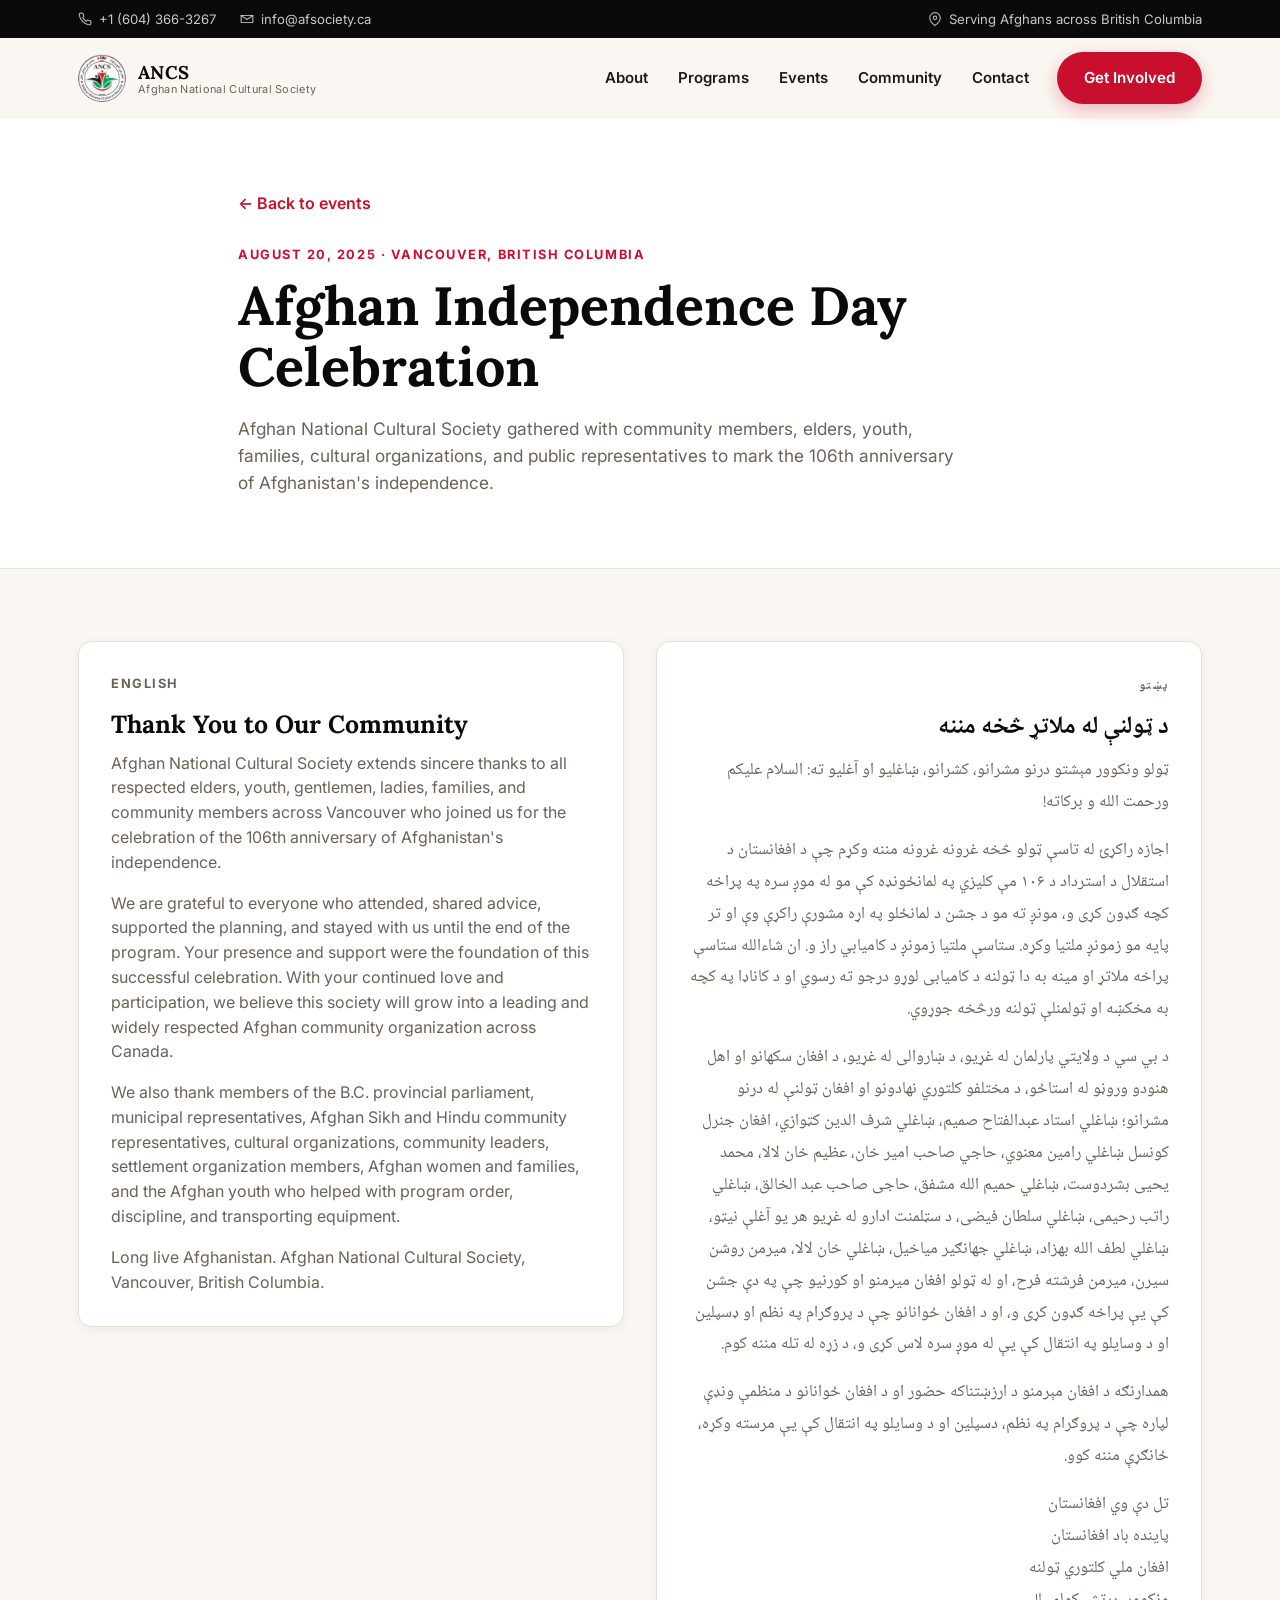
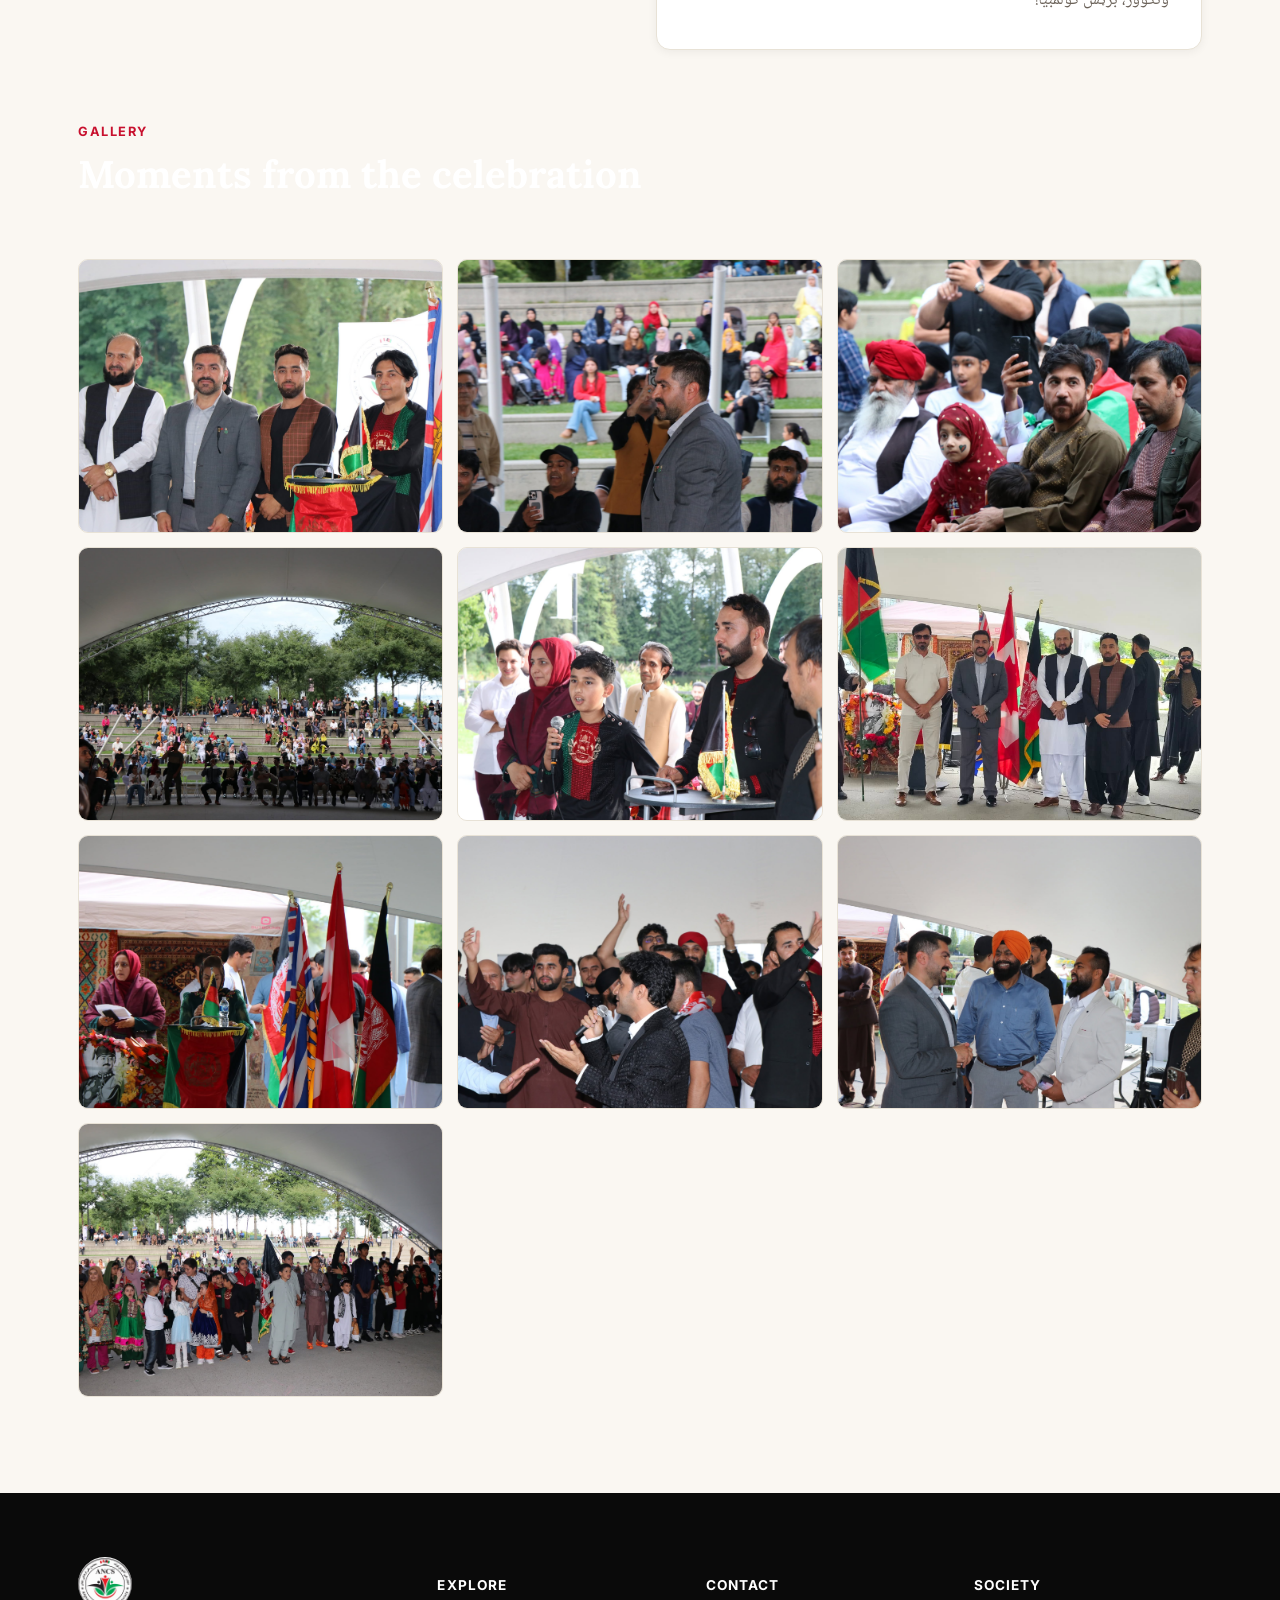
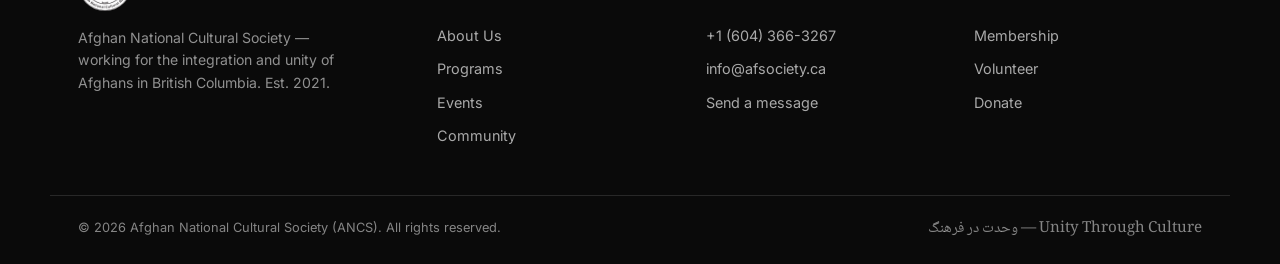
==== afghan-independence-day-2025.html @ 3447fcfd "added events" ====
<!DOCTYPE html>
<html lang="en">
<head>
<meta charset="UTF-8">
<meta name="viewport" content="width=device-width, initial-scale=1.0">
<title>Afghan Independence Day Celebration — ANCS</title>
<link rel="preconnect" href="https://fonts.googleapis.com">
<link rel="preconnect" href="https://fonts.gstatic.com" crossorigin>
<link href="https://fonts.googleapis.com/css2?family=Lora:ital,wght@0,500;0,600;0,700;1,500&family=Inter:wght@400;500;600;700;800&family=Noto+Naskh+Arabic:wght@500;700&display=swap" rel="stylesheet">
<link rel="stylesheet" href="styles.css">
</head>
<body>

<div class="topbar">
  <div class="topbar-inner">
    <div class="topbar-item">
      <svg width="14" height="14" viewBox="0 0 24 24" fill="none"><path d="M22 16.92v3a2 2 0 0 1-2.18 2 19.79 19.79 0 0 1-8.63-3.07 19.5 19.5 0 0 1-6-6 19.79 19.79 0 0 1-3.07-8.67A2 2 0 0 1 4.11 2h3a2 2 0 0 1 2 1.72c.127.96.361 1.903.7 2.81a2 2 0 0 1-.45 2.11L8.09 9.91a16 16 0 0 0 6 6l1.27-1.27a2 2 0 0 1 2.11-.45c.907.339 1.85.573 2.81.7A2 2 0 0 1 22 16.92z" stroke="currentColor" stroke-width="2" stroke-linecap="round" stroke-linejoin="round"/></svg>
      <a href="tel:+16043663267">+1 (604) 366-3267</a>
    </div>
    <div class="topbar-item">
      <svg width="14" height="14" viewBox="0 0 24 24" fill="none"><path d="M4 4h16v16H4z" stroke="none"/><path d="M22 6L12 13 2 6" stroke="currentColor" stroke-width="2" stroke-linecap="round" stroke-linejoin="round"/><path d="M2 6h20v12H2z" stroke="currentColor" stroke-width="2" stroke-linejoin="round"/></svg>
      <a href="mailto:info@afsociety.ca">info@afsociety.ca</a>
    </div>
    <div class="topbar-item topbar-loc">
      <svg width="14" height="14" viewBox="0 0 24 24" fill="none"><path d="M21 10c0 7-9 13-9 13s-9-6-9-13a9 9 0 1 1 18 0z" stroke="currentColor" stroke-width="2" stroke-linejoin="round"/><circle cx="12" cy="10" r="3" stroke="currentColor" stroke-width="2"/></svg>
      <span>Serving Afghans across British Columbia</span>
    </div>
  </div>
</div>

<header class="site-header">
  <div class="nav-wrap">
    <a href="index.html#top" class="brand">
      <img src="/logo.png" alt="ANCS Logo" class="brand-mark">
      <span class="brand-text">
        <strong>ANCS</strong>
        <small>Afghan National Cultural Society</small>
      </span>
    </a>
    <nav class="main-nav">
      <a href="index.html#about">About</a>
      <a href="index.html#programs">Programs</a>
      <a href="index.html#events">Events</a>
      <a href="index.html#community">Community</a>
      <a href="index.html#contact">Contact</a>
    </nav>
    <a href="index.html#contact" class="btn btn-primary nav-cta">Get Involved</a>
    <button class="nav-toggle" aria-label="Toggle menu" aria-expanded="false">
      <span></span><span></span><span></span>
    </button>
  </div>
</header>

<main>
  <section class="event-detail-hero">
    <div class="section-inner event-detail-hero-inner">
      <a href="index.html#events" class="text-link">← Back to events</a>
      <p class="kicker">August 20, 2025 · Vancouver, British Columbia</p>
      <h1>Afghan Independence Day Celebration</h1>
      <p>
        Afghan National Cultural Society gathered with community members, elders, youth, families,
        cultural organizations, and public representatives to mark the 106th anniversary of
        Afghanistan's independence.
      </p>
    </div>
  </section>

  <section class="event-detail-content">
    <div class="section-inner event-detail-grid">
      <article class="event-story">
        <p class="kicker">English</p>
        <h2>Thank You to Our Community</h2>
        <p>
          Afghan National Cultural Society extends sincere thanks to all respected elders, youth,
          gentlemen, ladies, families, and community members across Vancouver who joined us for the
          celebration of the 106th anniversary of Afghanistan's independence.
        </p>
        <p>
          We are grateful to everyone who attended, shared advice, supported the planning, and stayed
          with us until the end of the program. Your presence and support were the foundation of this
          successful celebration. With your continued love and participation, we believe this society
          will grow into a leading and widely respected Afghan community organization across Canada.
        </p>
        <p>
          We also thank members of the B.C. provincial parliament, municipal representatives, Afghan
          Sikh and Hindu community representatives, cultural organizations, community leaders,
          settlement organization members, Afghan women and families, and the Afghan youth who helped
          with program order, discipline, and transporting equipment.
        </p>
        <p>
          Long live Afghanistan. Afghan National Cultural Society, Vancouver, British Columbia.
        </p>
      </article>

      <article class="event-story event-story-pashto" lang="ps" dir="rtl">
        <p class="kicker">پښتو</p>
        <h2>د ټولنې له ملاتړ څخه مننه</h2>
        <p>
          ټولو ونکوور مېشتو درنو مشرانو، کشرانو، ښاغليو او آغليو ته:
          السلام علیکم ورحمت الله و برکاته!
        </p>
        <p>
          اجازه راکړئ له تاسې ټولو څخه غرونه غرونه مننه وکړم چې د افغانستان د استقلال
          د استرداد د ۱۰۶ مې کلیزي په لمانځونډه کې مو له موږ سره په پراخه کچه ګډون کړی و،
          مونږ ته مو د جشن د لمانځلو په اړه مشورې راکړې وې او تر پایه مو زمونږ ملتیا وکړه.
          ستاسې ملتیا زمونږ د کامیابي راز و. ان شاءالله ستاسې پراخه ملاتړ او مینه به دا
          ټولنه د کامیابی لوړو درجو ته رسوي او د کاناډا په کچه به مخکښه او ټولمنلې ټولنه
          ورڅخه جوړوي.
        </p>
        <p>
          د بي سي د ولایتي پارلمان له غړیو، د ښاروالی له غړیو، د افغان سکهانو او اهل هنودو
          وروڼو له استاځو، د مختلفو کلتوري نهادونو او افغان ټولنې له درنو مشرانو؛ ښاغلي استاد
          عبدالفتاح صمیم، ښاغلي شرف الدین کټوازي، افغان جنرل کونسل ښاغلي رامین معنوي،
          حاجي صاحب امیر خان، عظیم خان لالا، محمد یحیی بشردوست، ښاغلي حمیم الله مشفق،
          حاجی صاحب عبد الخالق، ښاغلي راتب رحیمی، ښاغلي سلطان فیضی، د سټلمنت ادارو
          له غړیو هر یو آغلې نیټو، ښاغلي لطف الله بهزاد، ښاغلي جهانګیر میاخیل، ښاغلي خان لالا،
          میرمن روشن سیرن، میرمن فرشته فرح، او له ټولو افغان میرمنو او کورنیو چې په دې جشن کې
          یې پراخه ګډون کړی و، او د افغان ځوانانو چې د پروګرام په نظم او ډسپلین او د وسایلو
          په انتقال کې یې له موږ سره لاس کړی و، د زړه له تله مننه کوم.
        </p>
        <p>
          همدارنګه د افغان مېرمنو د ارزښتناکه حضور او د افغان ځوانانو د منظمې ونډې لپاره چې
          د پروګرام په نظم، دسپلین او د وسایلو په انتقال کې یې مرسته وکړه، ځانګړې مننه کوو.
        </p>
        <p>
          تل دې وي افغانستان<br>
          پاینده باد افغانستان<br>
          افغان ملي کلتوري ټولنه<br>
          ونکوور، برټش کولمبیا!
        </p>
      </article>
    </div>
  </section>

  <section class="event-gallery-section">
    <div class="section-inner">
      <div class="section-head section-head-row">
        <div>
          <p class="kicker">Gallery</p>
          <h2>Moments from the celebration</h2>
        </div>
      </div>
      <div class="event-gallery">
        <img src="assets/Afg-indepence-day/pic1.jpg" alt="Afghan Independence Day Celebration photo 1" loading="lazy">
        <img src="assets/Afg-indepence-day/pic2.jpg" alt="Afghan Independence Day Celebration photo 2" loading="lazy">
        <img src="assets/Afg-indepence-day/pic3.jpg" alt="Afghan Independence Day Celebration photo 3" loading="lazy">
        <img src="assets/Afg-indepence-day/pic4.jpg" alt="Afghan Independence Day Celebration photo 4" loading="lazy">
        <img src="assets/Afg-indepence-day/pic5.jpg" alt="Afghan Independence Day Celebration photo 5" loading="lazy">
        <img src="assets/Afg-indepence-day/pic6.jpg" alt="Afghan Independence Day Celebration photo 6" loading="lazy">
        <img src="assets/Afg-indepence-day/pic7.jpg" alt="Afghan Independence Day Celebration photo 7" loading="lazy">
        <img src="assets/Afg-indepence-day/pic8.jpg" alt="Afghan Independence Day Celebration photo 8" loading="lazy">
        <img src="assets/Afg-indepence-day/pic9.jpg" alt="Afghan Independence Day Celebration photo 9" loading="lazy">
        <img src="assets/Afg-indepence-day/pic10.jpg" alt="Afghan Independence Day Celebration photo 10" loading="lazy">
      </div>
    </div>
  </section>
</main>

<footer class="site-footer">
  <div class="section-inner footer-grid">
    <div class="footer-brand">
      <img src="/logo.png" alt="ANCS Logo">
      <p>Afghan National Cultural Society — working for the integration and unity of Afghans in British Columbia. Est. 2021.</p>
    </div>
    <div class="footer-col">
      <h4>Explore</h4>
      <a href="index.html#about">About Us</a>
      <a href="index.html#programs">Programs</a>
      <a href="index.html#events">Events</a>
      <a href="index.html#community">Community</a>
    </div>
    <div class="footer-col">
      <h4>Contact</h4>
      <a href="tel:+16043663267">+1 (604) 366-3267</a>
      <a href="mailto:info@afsociety.ca">info@afsociety.ca</a>
      <a href="index.html#contact">Send a message</a>
    </div>
    <div class="footer-col">
      <h4>Society</h4>
      <a href="index.html#contact">Membership</a>
      <a href="index.html#contact">Volunteer</a>
      <a href="index.html#contact">Donate</a>
    </div>
  </div>
  <div class="footer-bottom">
    <span>© 2026 Afghan National Cultural Society (ANCS). All rights reserved.</span>
    <span class="footer-tagline">وحدت در فرهنگ — Unity Through Culture</span>
  </div>
</footer>

<script>
  const toggle = document.querySelector('.nav-toggle');
  toggle.addEventListener('click', () => {
    const open = document.body.classList.toggle('nav-open');
    toggle.setAttribute('aria-expanded', open);
  });

  document.querySelectorAll('.main-nav a').forEach(link => {
    link.addEventListener('click', () => document.body.classList.remove('nav-open'));
  });

  const header = document.querySelector('.site-header');
  window.addEventListener('scroll', () => {
    header.classList.toggle('scrolled', window.scrollY > 10);
  });
</script>
</body>
</html>
---- styles.css ----
/* ===========================================================
   ANCS — Afghan National Cultural Society
   Palette derived from the society's emblem:
   black / red / green figures, warm canvas, gold-leaf accent
   =========================================================== */

:root{
  --ink:        #0A0A0A;   /* logo black figure */
  --red:        #C8102E;   /* Afghan flag red / logo red figure */
  --red-deep:   #9E0C24;
  --green:      #046A38;   /* Afghan flag green / logo leaves */
  --green-deep: #03512B;
  --canvas:     #FAF7F2;   /* warm paper canvas, not stark white */
  --canvas-dim: #F2EDE3;
  --line:       #E8E2D6;   /* warm hairline */
  --body-ink:   #1E1B17;
  --muted:      #6B6259;

  --font-display: 'Lora', Georgia, serif;
  --font-body: 'Inter', -apple-system, BlinkMacSystemFont, sans-serif;
  --font-ar: 'Noto Naskh Arabic', serif;

  --radius: 14px;
  --shadow-sm: 0 2px 10px rgba(10,10,10,0.06);
  --shadow-md: 0 12px 32px rgba(10,10,10,0.10);
  --max: 1180px;
}

/* ---------- reset ---------- */
*,*::before,*::after{ box-sizing:border-box; }
html{ scroll-behavior:smooth; }
body{
  margin:0;
  font-family: var(--font-body);
  color: var(--body-ink);
  background: var(--canvas);
  -webkit-font-smoothing:antialiased;
  line-height:1.55;
}
img{ max-width:100%; display:block; }
a{ color:inherit; text-decoration:none; }
ul{ margin:0; padding:0; }
button{ font-family:inherit; }
h1,h2,h3{ font-family: var(--font-display); color: var(--ink); margin:0 0 .5em; line-height:1.15; }
:focus-visible{ outline: 3px solid var(--green); outline-offset: 2px; }

.section-inner{ max-width: var(--max); margin:0 auto; padding: 0 28px; }

@media (prefers-reduced-motion: reduce){
  *{ animation-duration:.001ms !important; animation-iteration-count:1 !important; transition-duration:.001ms !important; scroll-behavior:auto !important; }
}

/* ---------- buttons ---------- */
.btn{
  display:inline-flex; align-items:center; justify-content:center; gap:8px;
  padding: 13px 26px;
  border-radius: 999px;
  font-weight:600; font-size:0.95rem;
  border:1.5px solid transparent;
  cursor:pointer;
  transition: transform .18s ease, box-shadow .18s ease, background .2s ease, color .2s ease;
  white-space:nowrap;
}
.btn-primary{ background: var(--red); color:#fff; box-shadow: 0 6px 18px rgba(200,16,46,0.28); }
.btn-primary:hover{ background: var(--red-deep); transform: translateY(-2px); }
.btn-ghost{ background:transparent; border-color: var(--ink); color: var(--ink); }
.btn-ghost:hover{ background: var(--ink); color:#fff; transform: translateY(-2px); }
.btn-ghost-dark{ background:transparent; border-color: rgba(255,255,255,0.55); color:#fff; }
.btn-ghost-dark:hover{ background: rgba(255,255,255,0.12); transform: translateY(-2px); }
.btn-outline{ background:transparent; border-color: var(--line); color: var(--ink); }
.btn-outline:hover{ border-color: var(--green); color: var(--green-deep); background: rgba(4,106,56,0.06); }
.btn-sm{ padding:9px 18px; font-size:0.85rem; }
.btn-block{ width:100%; padding:15px 26px; }

.text-link{ font-weight:600; color: var(--red); border-bottom: 1.5px solid transparent; transition: border-color .2s ease; }
.text-link:hover{ border-color: var(--red); }

.kicker{
  font-family: var(--font-body); font-weight:700; letter-spacing:.12em; text-transform:uppercase;
  font-size:0.8rem; color: var(--red); margin:0 0 10px;
}
.kicker-light{ color: #E8B7A8; }

/* ===========================================================
   TOP BAR
   =========================================================== */
.topbar{
  background: var(--ink);
  color: rgba(255,255,255,0.78);
  font-size: 0.82rem;
}
.topbar-inner{
  max-width: var(--max); margin:0 auto; padding: 9px 28px;
  display:flex; align-items:center; gap:24px;
}
.topbar-item{ display:flex; align-items:center; gap:7px; }
.topbar-item svg{ flex-shrink:0; opacity:.85; }
.topbar-item a:hover{ color:#fff; }
.topbar-loc{ margin-left:auto; }
@media (max-width: 720px){
  .topbar-loc{ display:none; }
}

/* ===========================================================
   HEADER
   =========================================================== */
.site-header{
  position: sticky; top:0; z-index:50;
  background: var(--canvas);
  border-bottom: 1px solid transparent;
  transition: box-shadow .25s ease, border-color .25s ease;
}
.site-header.scrolled{
  box-shadow: var(--shadow-sm);
  border-color: var(--line);
}
.nav-wrap{
  max-width: var(--max); margin:0 auto; padding: 14px 28px;
  display:flex; align-items:center; gap: 28px;
}
.brand{ display:flex; align-items:center; gap:12px; margin-right:auto; }
.brand-mark{ width:48px; height:48px; border-radius:50%; }
.brand-text{ display:flex; flex-direction:column; line-height:1.2; }
.brand-text strong{ font-family: var(--font-display); font-size:1.15rem; letter-spacing:.02em; color: var(--ink); }
.brand-text small{ font-size:0.68rem; color: var(--muted); letter-spacing:.03em; }

.main-nav{ display:flex; align-items:center; gap: 30px; }
.main-nav a{
  font-weight:600; font-size:0.94rem; color: var(--body-ink);
  position:relative; padding: 4px 0;
}
.main-nav a::after{
  content:""; position:absolute; left:0; right:0; bottom:-2px; height:2px;
  background: var(--red); transform: scaleX(0); transition: transform .2s ease;
}
.main-nav a:hover::after{ transform: scaleX(1); }

.nav-cta{ flex-shrink:0; }
.nav-toggle{
  display:none; flex-direction:column; gap:5px; background:none; border:none; cursor:pointer; padding:6px;
}
.nav-toggle span{ width:24px; height:2px; background: var(--ink); border-radius:2px; }

@media (max-width: 920px){
  .nav-cta{ display:none; }
  .nav-toggle{ display:flex; }
  .main-nav{
    position:fixed; inset: 78px 0 0 0; height:0; overflow:hidden;
    background: var(--canvas); flex-direction:column; align-items:flex-start;
    gap:0; padding:0 28px; transition: height .3s ease;
    border-top: 1px solid var(--line);
  }
  body.nav-open .main-nav{ height: calc(100vh - 78px); }
  .main-nav a{ width:100%; padding: 16px 0; border-bottom:1px solid var(--line); }
}

/* ===========================================================
   HERO
   =========================================================== */
.hero{
  position:relative;
  display:grid; grid-template-columns: 1.05fr 0.95fr; align-items:center;
  gap: 40px;
  max-width: var(--max); margin: 0 auto;
  padding: 64px 28px 90px;
  overflow:hidden;
}
.hero-motif{
  position:absolute; left:-120px; top:-60px; width:480px; color: var(--green);
  opacity:0.08; pointer-events:none;
}
.eyebrow{
  font-family: var(--font-ar);
  font-size:0.95rem; color: var(--muted); margin:0 0 18px; letter-spacing:.01em;
}
.hero-title{
  font-size: clamp(2.4rem, 4.6vw, 3.6rem);
  letter-spacing:-0.01em;
}
.hero-lede{
  font-size:1.08rem; color: var(--muted); max-width: 480px; margin: 18px 0 32px;
}
.hero-actions{ display:flex; gap:16px; flex-wrap:wrap; margin-bottom:48px; }

.hero-stats{ display:flex; gap:36px; border-top:1px solid var(--line); padding-top:24px; }
.stat{ display:flex; flex-direction:column; }
.stat-num{ font-family: var(--font-display); font-weight:700; font-size:1.6rem; color: var(--red); }
.stat-label{ font-size:0.82rem; color: var(--muted); margin-top:2px; }

.hero-art{ position:relative; height: 480px; }
.hero-img{
  position:absolute; border-radius: var(--radius); object-fit:cover;
  box-shadow: var(--shadow-md);
}
.hero-img-1{ width:78%; height:340px; top:0; right:0; }
.hero-img-2{
  width:54%; height:230px; left:0; bottom:0;
  border: 6px solid var(--canvas);
}
.hero-art-frame{
  position:absolute; inset: 18px auto auto 18px; width:78%; height:340px;
  border: 2px solid var(--red); border-radius: var(--radius);
  z-index:-1; top:18px; right:-18px;
}

@media (max-width: 980px){
  .hero{ grid-template-columns: 1fr; padding-top:48px; }
  .hero-art{ height: 380px; order:-1; }
  .hero-stats{ flex-wrap:wrap; gap:24px; }
}
@media (max-width: 560px){
  .hero-actions{ flex-direction:column; }
  .hero-actions .btn{ width:100%; }
}

/* ===========================================================
   MARQUEE STRIP
   =========================================================== */
.strip{
  background: var(--ink); color: var(--canvas);
  overflow:hidden; white-space:nowrap; padding: 14px 0;
}
.strip-line{
  background: #2EAE6D; color: var(--canvas);
  overflow:hidden; white-space:nowrap; padding: 14px 0;
}
.strip-track{
  display:inline-flex; gap: 18px; font-family: var(--font-ar);
  font-size:1.05rem; animation: scrollStrip 32s linear infinite;
}
.strip-track span:nth-child(odd){ color: var(--red); font-family: var(--font-body); font-weight:600; font-size:0.85rem; text-transform:uppercase; letter-spacing:.08em; align-self:center; }
@keyframes scrollStrip{
  from{ transform: translateX(0); }
  to{ transform: translateX(-50%); }
}

/* ===========================================================
   ABOUT
   =========================================================== */
.about{ padding: 96px 0; }
.about-grid{
  display:grid; grid-template-columns: 0.85fr 1.15fr; gap: 64px; align-items:center;
}
.about-media{ position:relative; }
.about-media img{ border-radius: var(--radius); box-shadow: var(--shadow-md); }
.about-media-badge{
  position:absolute; bottom:-22px; right:-22px;
  background: var(--green); color:#fff;
  width:96px; height:96px; border-radius:50%;
  display:flex; flex-direction:column; align-items:center; justify-content:center;
  font-family: var(--font-display); box-shadow: var(--shadow-md);
  border: 4px solid var(--canvas);
}
.about-media-badge strong{ font-size:0.7rem; text-transform:uppercase; letter-spacing:.05em; }
.about-media-badge span{ font-size:1.2rem; font-weight:700; }

.about-copy h2{ font-size: clamp(1.9rem, 3vw, 2.4rem); }
.lead-text{ font-size:1.08rem; color: var(--body-ink); }
.about-copy p{ color: var(--muted); }
.about-copy p.lead-text{ color: var(--body-ink); }

.check-list{ margin: 24px 0 28px; display:flex; flex-direction:column; gap:12px; }
.check-list li{
  list-style:none; position:relative; padding-left:30px; color: var(--body-ink); font-weight:500;
}
.check-list li::before{
  content:""; position:absolute; left:0; top:4px; width:18px; height:18px;
  background: var(--green); border-radius:50%;
}
.check-list li::after{
  content:""; position:absolute; left:5px; top:8px; width:8px; height:5px;
  border-left:2px solid #fff; border-bottom:2px solid #fff; transform: rotate(-45deg);
}

@media (max-width: 900px){
  .about-grid{ grid-template-columns:1fr; }
  .about-media{ max-width:420px; }
}

/* ===========================================================
   PROGRAMS
   =========================================================== */
.programs{ background: var(--ink); padding: 96px 0; color:#fff; }
.section-head{ max-width: 640px; margin: 0 auto 56px; text-align:center; }
.section-head h2{ color:#fff; font-size: clamp(1.9rem, 3vw, 2.4rem); }
.programs .section-head h2{ color:#fff; }
.section-sub{ color: rgba(255,255,255,0.65); font-size:1.02rem; }
.section-sub.left{ text-align:left; margin:0 0 28px; color: var(--muted); }

.program-cards{ display:grid; grid-template-columns: repeat(3,1fr); gap: 28px; }
.card{
  background: rgba(255,255,255,0.04);
  border: 1px solid rgba(255,255,255,0.1);
  border-radius: var(--radius);
  padding: 36px 30px;
  transition: transform .25s ease, background .25s ease;
}
.card:hover{ transform: translateY(-6px); background: rgba(255,255,255,0.07); }
.card-icon{ width:48px; height:48px; margin-bottom:22px; }
.card-icon svg{ width:100%; height:100%; }
.card h3{ color:#fff; font-size:1.3rem; margin-bottom:10px; }
.card p{ color: rgba(255,255,255,0.62); margin:0 0 18px; font-size:0.95rem; }
.card-link{ font-weight:600; font-size:0.9rem; }
.card-red .card-icon{ color: var(--red); } .card-red .card-link{ color: var(--red); }
.card-black .card-icon{ color: #fff; } .card-black .card-link{ color: #fff; }
.card-green .card-icon{ color: var(--green); } .card-green .card-link{ color: #2EAE6D; }

@media (max-width: 900px){
  .program-cards{ grid-template-columns:1fr; }
}

/* ===========================================================
   EVENTS
   =========================================================== */
.events{ padding: 96px 0; }
.section-head-row{ display:flex; justify-content:space-between; align-items:flex-end; text-align:left; margin:0 0 44px; max-width:none; }
.section-head-row h2{ font-size: clamp(1.9rem, 3vw, 2.4rem); }

.event-list{ display:flex; flex-direction:column; gap:18px; }
.event-row{
  display:grid; grid-template-columns: 70px 110px 1fr auto;
  align-items:center; gap:24px;
  padding: 18px; border: 1px solid var(--line); border-radius: var(--radius);
  background:#fff; transition: box-shadow .2s ease, transform .2s ease;
}
.event-row:hover{ box-shadow: var(--shadow-sm); transform: translateY(-2px); }
.event-date{
  display:flex; flex-direction:column; align-items:center; justify-content:center;
  color: var(--red);
}
.event-date span{ font-family: var(--font-display); font-size:1.7rem; font-weight:700; line-height:1; }
.event-date small{ text-transform:uppercase; font-size:0.7rem; letter-spacing:.08em; color: var(--muted); }
.event-row img{ width:110px; height:78px; object-fit:cover; border-radius:10px; }
.event-info h3{ font-size:1.1rem; margin-bottom:4px; }
.event-info p{ color: var(--muted); font-size:0.92rem; margin:0; }

@media (max-width: 720px){
  .event-row{ grid-template-columns: 60px 1fr; grid-template-rows:auto auto; }
  .event-row img{ display:none; }
  .event-row .btn{ grid-column: 2; justify-self:start; }
}

/* ===========================================================
   EVENT DETAIL
   =========================================================== */
.event-detail-hero{
  padding: 72px 0 54px;
  background: #fff;
  border-bottom: 1px solid var(--line);
}
.event-detail-hero-inner{ max-width: 860px; }
.event-detail-hero .text-link{ display:inline-block; margin-bottom:28px; }
.event-detail-hero h1{
  font-size: clamp(2.2rem, 4.2vw, 3.6rem);
  margin-bottom:18px;
}
.event-detail-hero p:not(.kicker){
  color: var(--muted);
  font-size:1.08rem;
  max-width:720px;
}
.event-detail-content{ padding: 72px 0; }
.event-detail-grid{
  display:grid;
  grid-template-columns: 1fr 1fr;
  gap:32px;
  align-items:start;
}
.event-story{
  background:#fff;
  border:1px solid var(--line);
  border-radius: var(--radius);
  padding:32px;
  box-shadow: var(--shadow-sm);
}
.event-story h2{ font-size:1.55rem; }
.event-story p{ color: var(--muted); margin:0 0 16px; }
.event-story p:last-child{ margin-bottom:0; }
.event-detail-grid .event-story:last-child:nth-child(odd){ grid-column:1 / -1; }
.event-story-pashto{
  font-family: var(--font-ar);
  font-size:1.05rem;
  line-height:1.9;
}
.event-story-pashto h2,
.event-story-pashto .kicker{ font-family: var(--font-ar); }
.event-gallery-section{ padding: 0 0 96px; }
.event-gallery{
  display:grid;
  grid-template-columns: repeat(3, 1fr);
  gap:14px;
}
.event-gallery img{
  width:100%;
  aspect-ratio: 4 / 3;
  object-fit:cover;
  border-radius:10px;
  border:1px solid var(--line);
  background:#fff;
}

@media (max-width: 900px){
  .event-detail-grid{ grid-template-columns:1fr; }
  .event-gallery{ grid-template-columns: repeat(2, 1fr); }
}

@media (max-width: 560px){
  .event-detail-hero{ padding-top:48px; }
  .event-story{ padding:24px; }
  .event-gallery{ grid-template-columns:1fr; }
}

/* ===========================================================
   COMMUNITY / QUOTES
   =========================================================== */
.community{ background: var(--canvas-dim); padding: 96px 0; }
.community .section-head h2{ color: var(--ink); }
.quote-grid{ display:grid; grid-template-columns: repeat(3,1fr); gap:26px; }
.quote-card{
  background:#fff; border-radius: var(--radius); padding: 32px 28px;
  border:1px solid var(--line); margin:0; box-shadow: var(--shadow-sm);
}
.quote-card blockquote{
  margin:0 0 22px; font-family: var(--font-display); font-style:italic;
  font-size:1.05rem; color: var(--body-ink); line-height:1.5;
}
.quote-card figcaption{ display:flex; align-items:center; gap:12px; }
.quote-card img{ width:44px; height:44px; border-radius:50%; object-fit:cover; }
.quote-card figcaption div{ display:flex; flex-direction:column; }
.quote-card figcaption strong{ font-size:0.92rem; }
.quote-card figcaption span{ font-size:0.8rem; color: var(--muted); }

@media (max-width: 900px){
  .quote-grid{ grid-template-columns:1fr; }
}

/* ===========================================================
   CTA BAND
   =========================================================== */
.cta-band{
  background: linear-gradient(135deg, var(--red-deep), var(--red) 55%, var(--green-deep));
  padding: 80px 0; position:relative; overflow:hidden;
}
.cta-motif{ position:absolute; right:-80px; top:-60px; width:420px; color:#fff; opacity:0.12; }
.cta-inner{ text-align:center; max-width:640px; position:relative; }
.cta-band h2{ color:#fff; font-size: clamp(1.9rem, 3.2vw, 2.5rem); }
.cta-band p{ color: rgba(255,255,255,0.85); font-size:1.05rem; margin-bottom:32px; }
.cta-actions{ display:flex; gap:16px; justify-content:center; flex-wrap:wrap; }
.cta-band .btn-primary{ background:#fff; color: var(--red-deep); box-shadow:none; }
.cta-band .btn-primary:hover{ background: var(--ink); color:#fff; }

/* ===========================================================
   CONTACT
   =========================================================== */
.contact{ padding: 96px 0; }
.contact-grid{ display:grid; grid-template-columns: 1fr 1fr; gap:60px; align-items:start; }
.contact-copy h2{ font-size: clamp(1.9rem, 3vw, 2.4rem); }

.contact-cards{ display:flex; flex-direction:column; gap:14px; margin: 28px 0; }
.contact-card{
  display:flex; align-items:center; gap:16px;
  padding:16px 18px; border:1px solid var(--line); border-radius:12px;
  transition: border-color .2s ease, background .2s ease;
}
.contact-card:hover{ border-color: var(--green); background: rgba(4,106,56,0.05); }
.contact-card svg{ color: var(--red); flex-shrink:0; }
.contact-card strong{ display:block; font-size:0.92rem; }
.contact-card span{ font-size:0.85rem; color: var(--muted); }

.social-row{ display:flex; gap:12px; }
.social-btn{
  width:40px; height:40px; border-radius:50%; border:1px solid var(--line);
  display:flex; align-items:center; justify-content:center; color: var(--ink);
  transition: background .2s ease, color .2s ease, border-color .2s ease;
}
.social-btn:hover{ background: var(--ink); color:#fff; border-color: var(--ink); }

.contact-form{
  background:#fff; border:1px solid var(--line); border-radius: var(--radius);
  padding: 34px; display:flex; flex-direction:column; gap:18px;
  box-shadow: var(--shadow-sm);
}
.form-row{ display:grid; grid-template-columns:1fr 1fr; gap:18px; }
.contact-form label{ display:flex; flex-direction:column; gap:7px; font-size:0.85rem; font-weight:600; color: var(--body-ink); }
.contact-form input, .contact-form textarea{
  font-family: var(--font-body); font-size:0.95rem; padding:12px 14px;
  border:1px solid var(--line); border-radius:8px; background: var(--canvas);
  color: var(--body-ink); resize:vertical;
  transition: border-color .2s ease, box-shadow .2s ease;
}
.contact-form input:focus, .contact-form textarea:focus{
  outline:none; border-color: var(--green); box-shadow: 0 0 0 3px rgba(4,106,56,0.12);
}
.optional-text{
  color: var(--muted);
  font-weight:500;
  font-size:0.78rem;
}
.form-status{
  display:none;
  margin:0;
  padding:12px 14px;
  border-radius:8px;
  font-size:0.9rem;
  font-weight:600;
}
.form-status-success{
  display:block;
  background: rgba(4,106,56,0.1);
  color: var(--green-deep);
  border:1px solid rgba(4,106,56,0.22);
}
.form-status-error{
  display:block;
  background: rgba(200,16,46,0.08);
  color: var(--red-deep);
  border:1px solid rgba(200,16,46,0.2);
}
.contact-form button:disabled{
  opacity:0.72;
  cursor:not-allowed;
  transform:none;
}

@media (max-width: 900px){
  .contact-grid{ grid-template-columns:1fr; }
  .form-row{ grid-template-columns:1fr; }
}

/* ===========================================================
   FOOTER
   =========================================================== */
.site-footer{ background: var(--ink); color: rgba(255,255,255,0.75); padding: 64px 0 0; }
.footer-grid{ display:grid; grid-template-columns: 1.4fr 1fr 1fr 1fr; gap:40px; padding-bottom:48px; }
.footer-brand img{ width:54px; height:54px; border-radius:50%; margin-bottom:16px; }
.footer-brand p{ font-size:0.88rem; line-height:1.6; max-width:280px; color: rgba(255,255,255,0.55); }
.footer-col h4{ color:#fff; font-family: var(--font-body); font-size:0.85rem; text-transform:uppercase; letter-spacing:.08em; margin-bottom:18px; }
.footer-col{ display:flex; flex-direction:column; gap:11px; }
.footer-col a{ font-size:0.9rem; color: rgba(255,255,255,0.65); transition: color .2s ease; }
.footer-col a:hover{ color: var(--red); }
.footer-bottom{
  border-top:1px solid rgba(255,255,255,0.12);
  padding: 22px 28px; display:flex; justify-content:space-between; flex-wrap:wrap; gap:10px;
  font-size:0.8rem; color: rgba(255,255,255,0.5); max-width: var(--max); margin:0 auto;
}
.footer-tagline{ font-family: var(--font-ar); font-size:0.95rem; }

@media (max-width: 900px){
  .footer-grid{ grid-template-columns: 1fr 1fr; }
}
@media (max-width: 560px){
  .footer-grid{ grid-template-columns: 1fr; }
}

/* ===========================================================
   SCROLL REVEAL
   =========================================================== */
.reveal{ opacity:0; transform: translateY(24px); transition: opacity .6s ease, transform .6s ease; }
.reveal.in-view{ opacity:1; transform: translateY(0); }
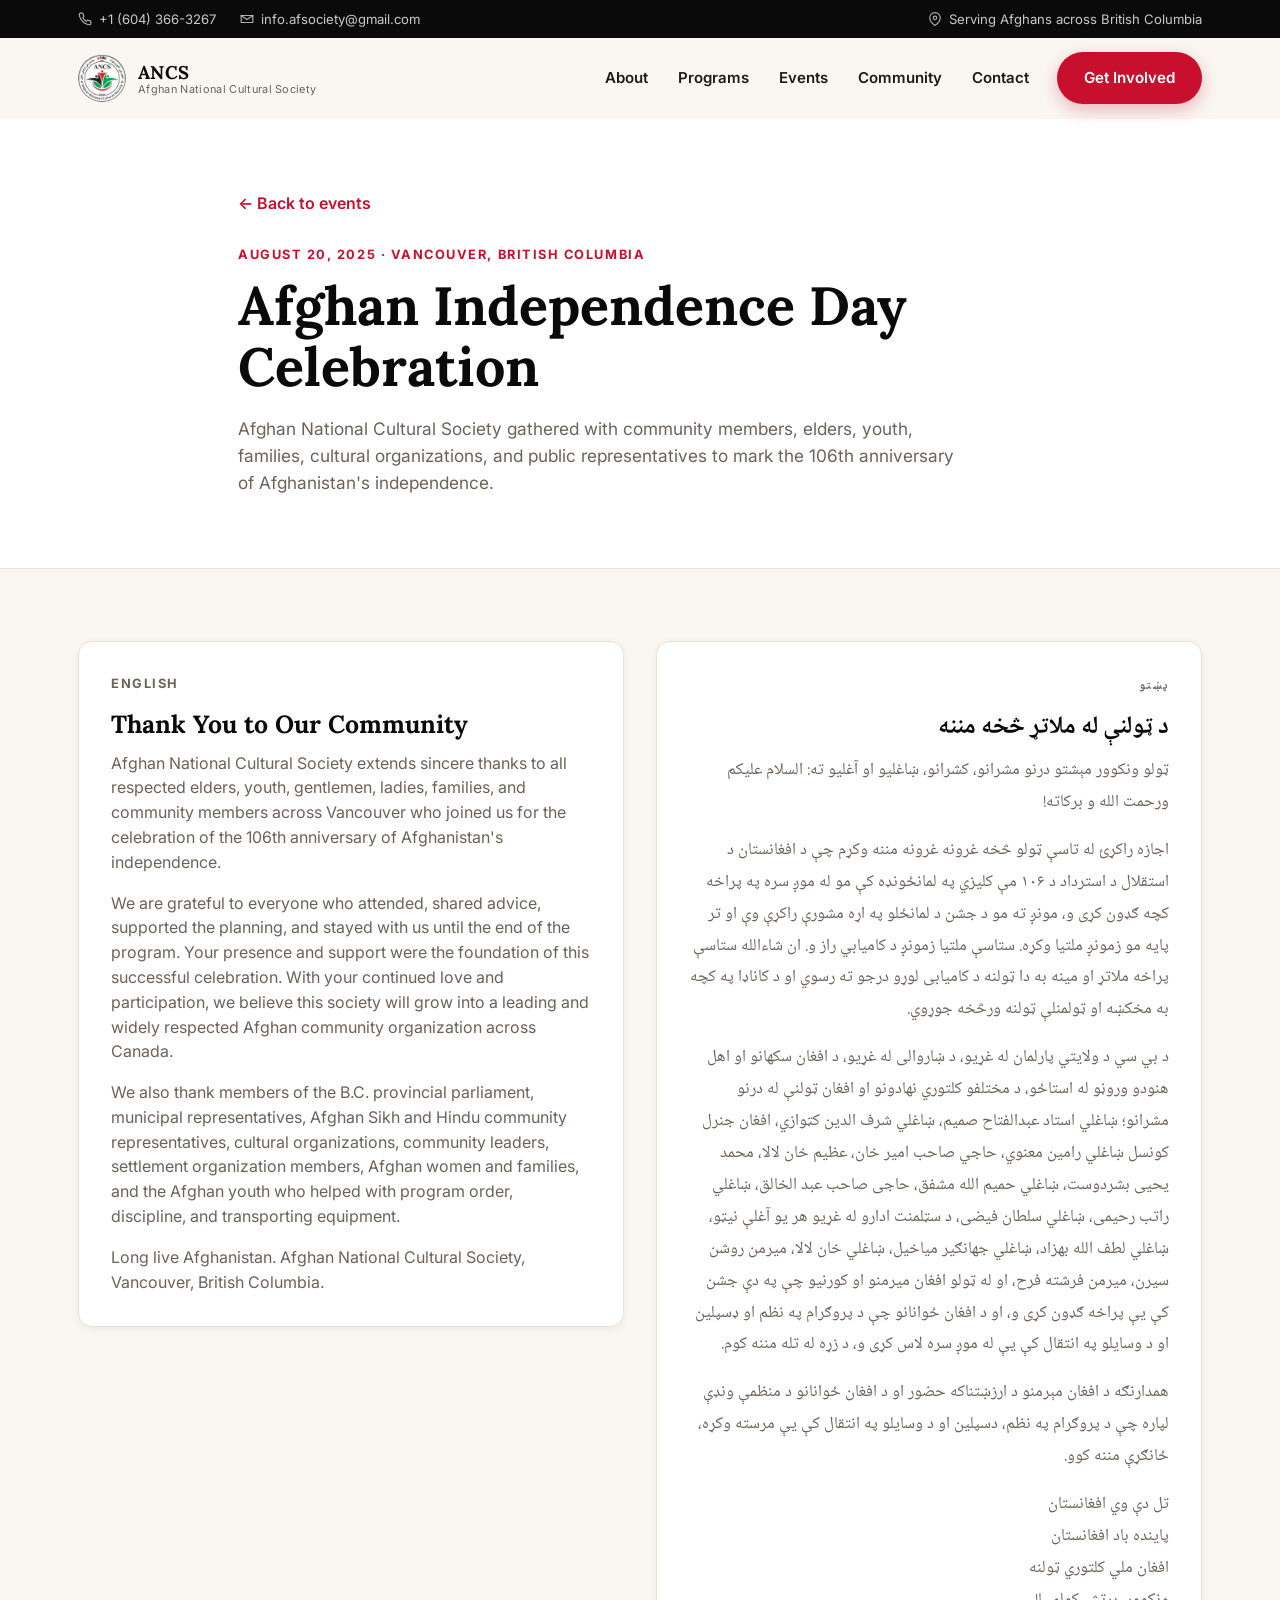
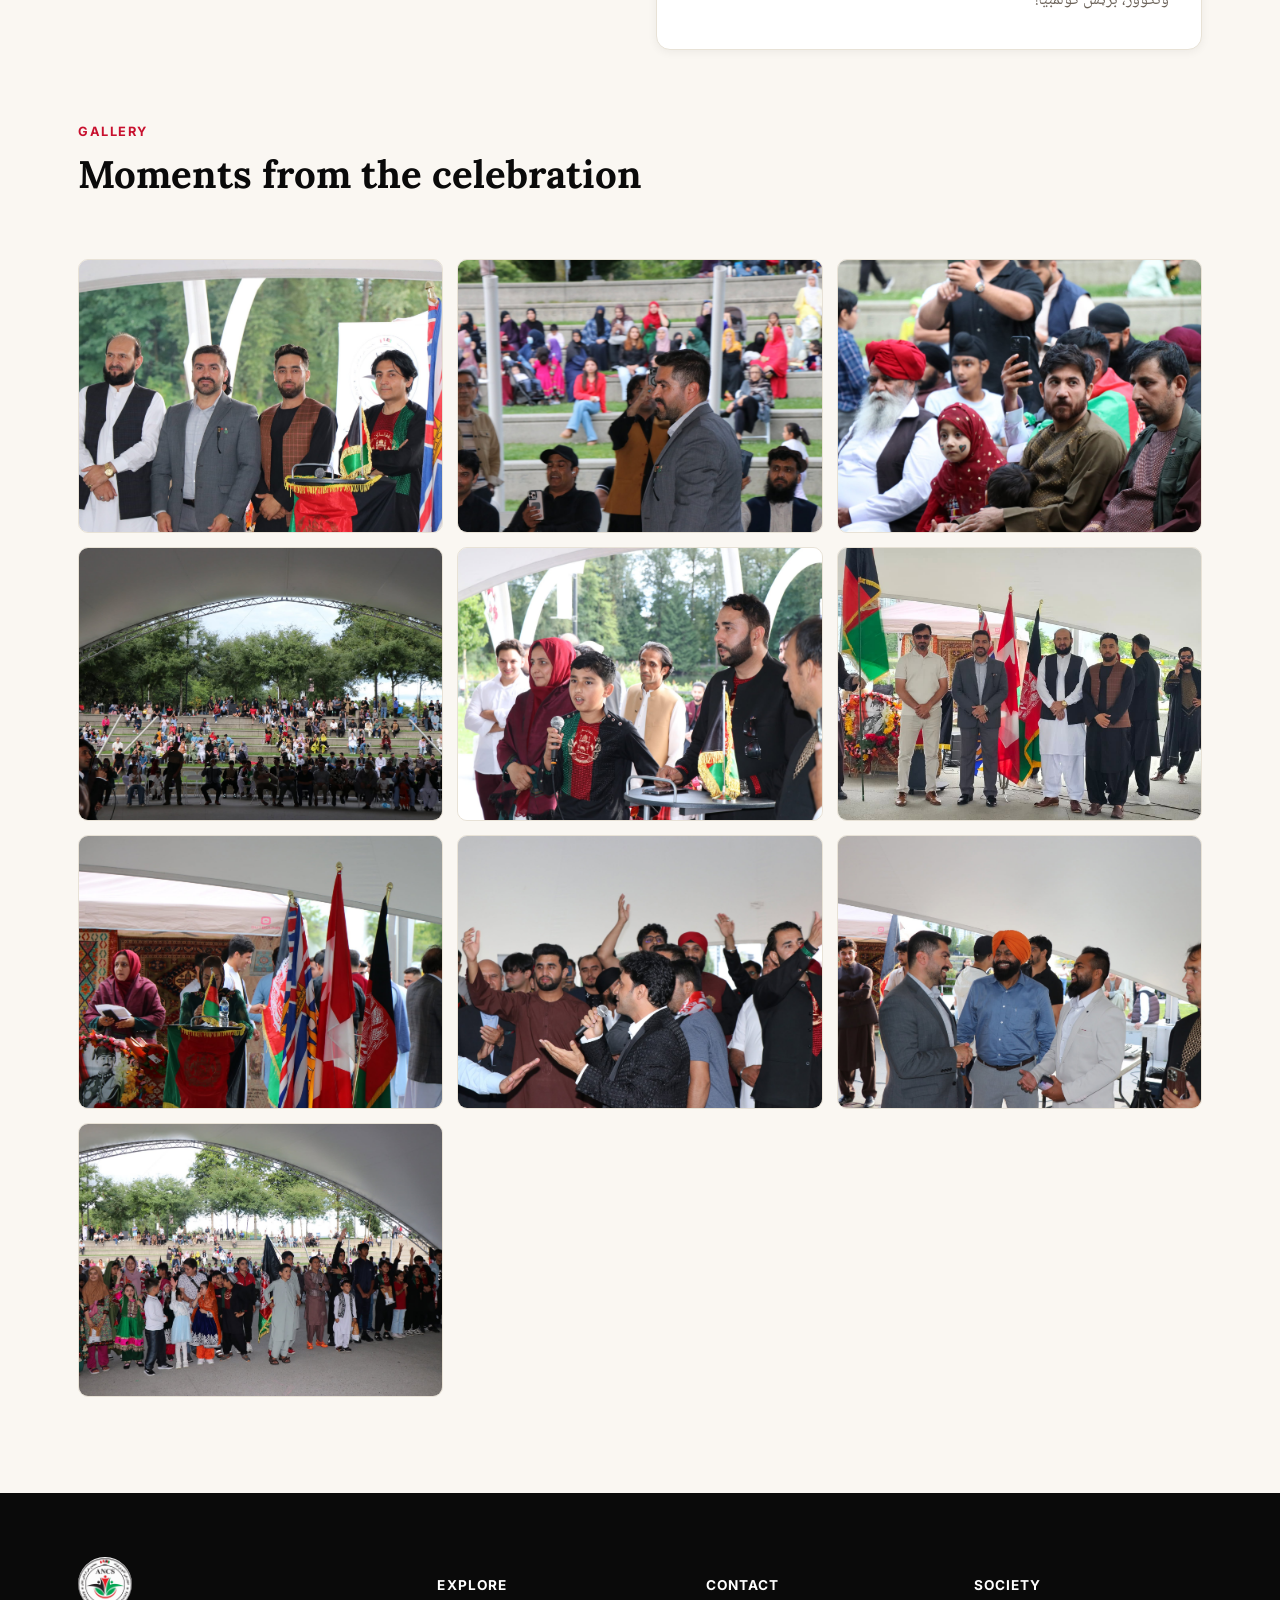
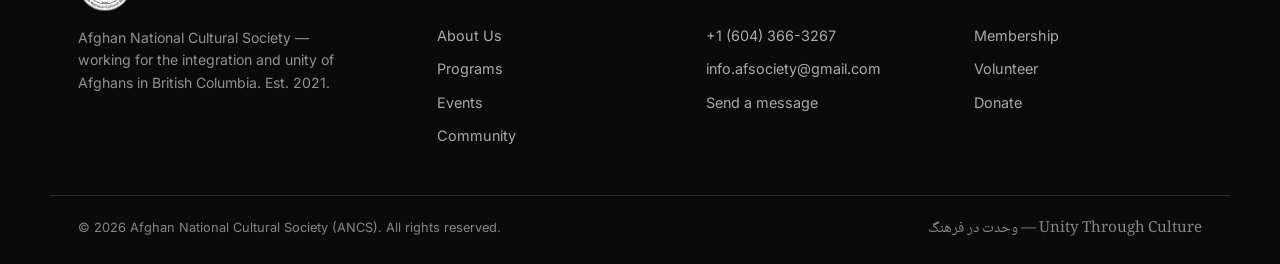
==== commit 87589f1b: "updated email address" ====
--- a/afghan-independence-day-2025.html
+++ b/afghan-independence-day-2025.html
@@ -19,7 +19,7 @@
     </div>
     <div class="topbar-item">
       <svg width="14" height="14" viewBox="0 0 24 24" fill="none"><path d="M4 4h16v16H4z" stroke="none"/><path d="M22 6L12 13 2 6" stroke="currentColor" stroke-width="2" stroke-linecap="round" stroke-linejoin="round"/><path d="M2 6h20v12H2z" stroke="currentColor" stroke-width="2" stroke-linejoin="round"/></svg>
-      <a href="mailto:info@afsociety.ca">info@afsociety.ca</a>
+      <a href="mailto:info.afsociety@gmail.com">info.afsociety@gmail.com</a>
     </div>
     <div class="topbar-item topbar-loc">
       <svg width="14" height="14" viewBox="0 0 24 24" fill="none"><path d="M21 10c0 7-9 13-9 13s-9-6-9-13a9 9 0 1 1 18 0z" stroke="currentColor" stroke-width="2" stroke-linejoin="round"/><circle cx="12" cy="10" r="3" stroke="currentColor" stroke-width="2"/></svg>
@@ -172,7 +172,7 @@
     <div class="footer-col">
       <h4>Contact</h4>
       <a href="tel:+16043663267">+1 (604) 366-3267</a>
-      <a href="mailto:info@afsociety.ca">info@afsociety.ca</a>
+      <a href="mailto:info.afsociety@gmail.com">info.afsociety@gmail.com</a>
       <a href="index.html#contact">Send a message</a>
     </div>
     <div class="footer-col">
--- a/styles.css
+++ b/styles.css
@@ -282,7 +282,7 @@
    =========================================================== */
 .programs{ background: var(--ink); padding: 96px 0; color:#fff; }
 .section-head{ max-width: 640px; margin: 0 auto 56px; text-align:center; }
-.section-head h2{ color:#fff; font-size: clamp(1.9rem, 3vw, 2.4rem); }
+.section-head h2{ font-size: clamp(1.9rem, 3vw, 2.4rem); }
 .programs .section-head h2{ color:#fff; }
 .section-sub{ color: rgba(255,255,255,0.65); font-size:1.02rem; }
 .section-sub.left{ text-align:left; margin:0 0 28px; color: var(--muted); }
@@ -351,6 +351,7 @@
 .event-detail-hero-inner{ max-width: 860px; }
 .event-detail-hero .text-link{ display:inline-block; margin-bottom:28px; }
 .event-detail-hero h1{
+  color: var(--ink);
   font-size: clamp(2.2rem, 4.2vw, 3.6rem);
   margin-bottom:18px;
 }
@@ -373,7 +374,7 @@
   padding:32px;
   box-shadow: var(--shadow-sm);
 }
-.event-story h2{ font-size:1.55rem; }
+.event-story h2{ color: var(--ink); font-size:1.55rem; }
 .event-story p{ color: var(--muted); margin:0 0 16px; }
 .event-story p:last-child{ margin-bottom:0; }
 .event-detail-grid .event-story:last-child:nth-child(odd){ grid-column:1 / -1; }
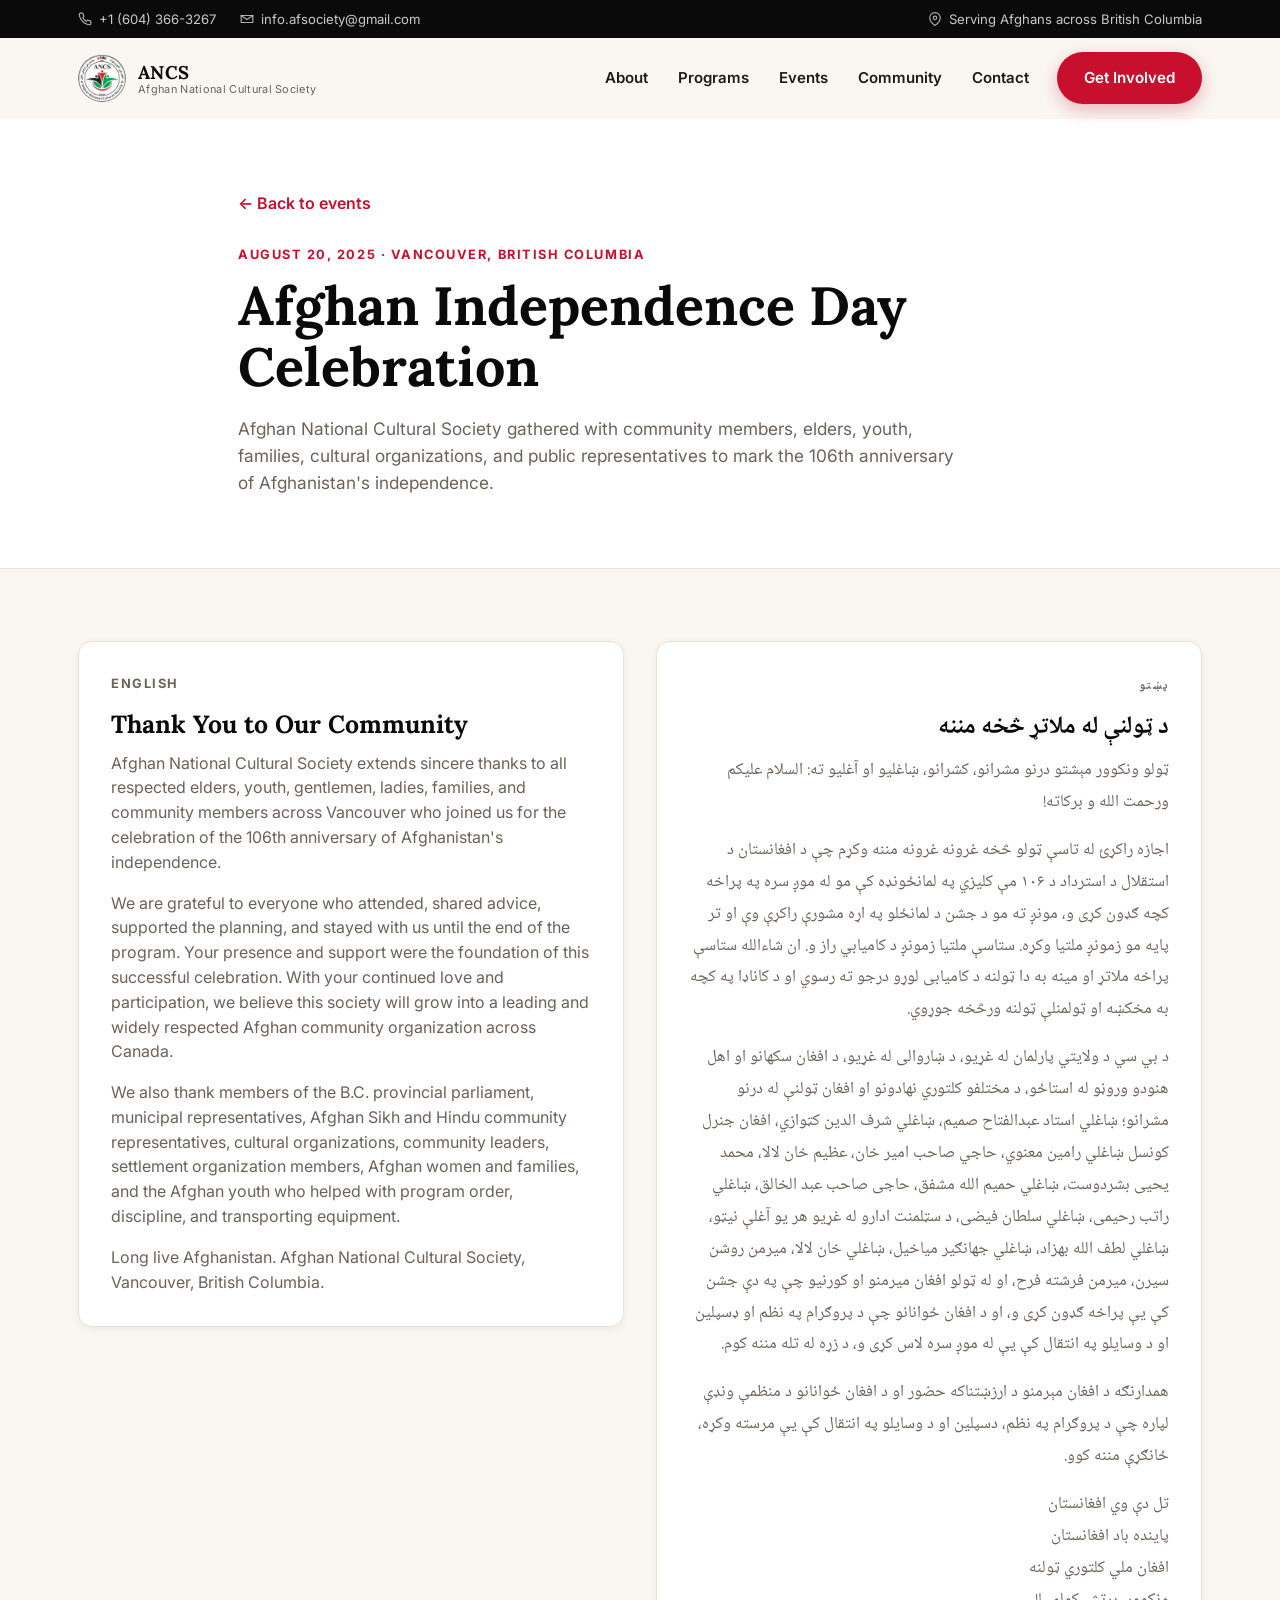
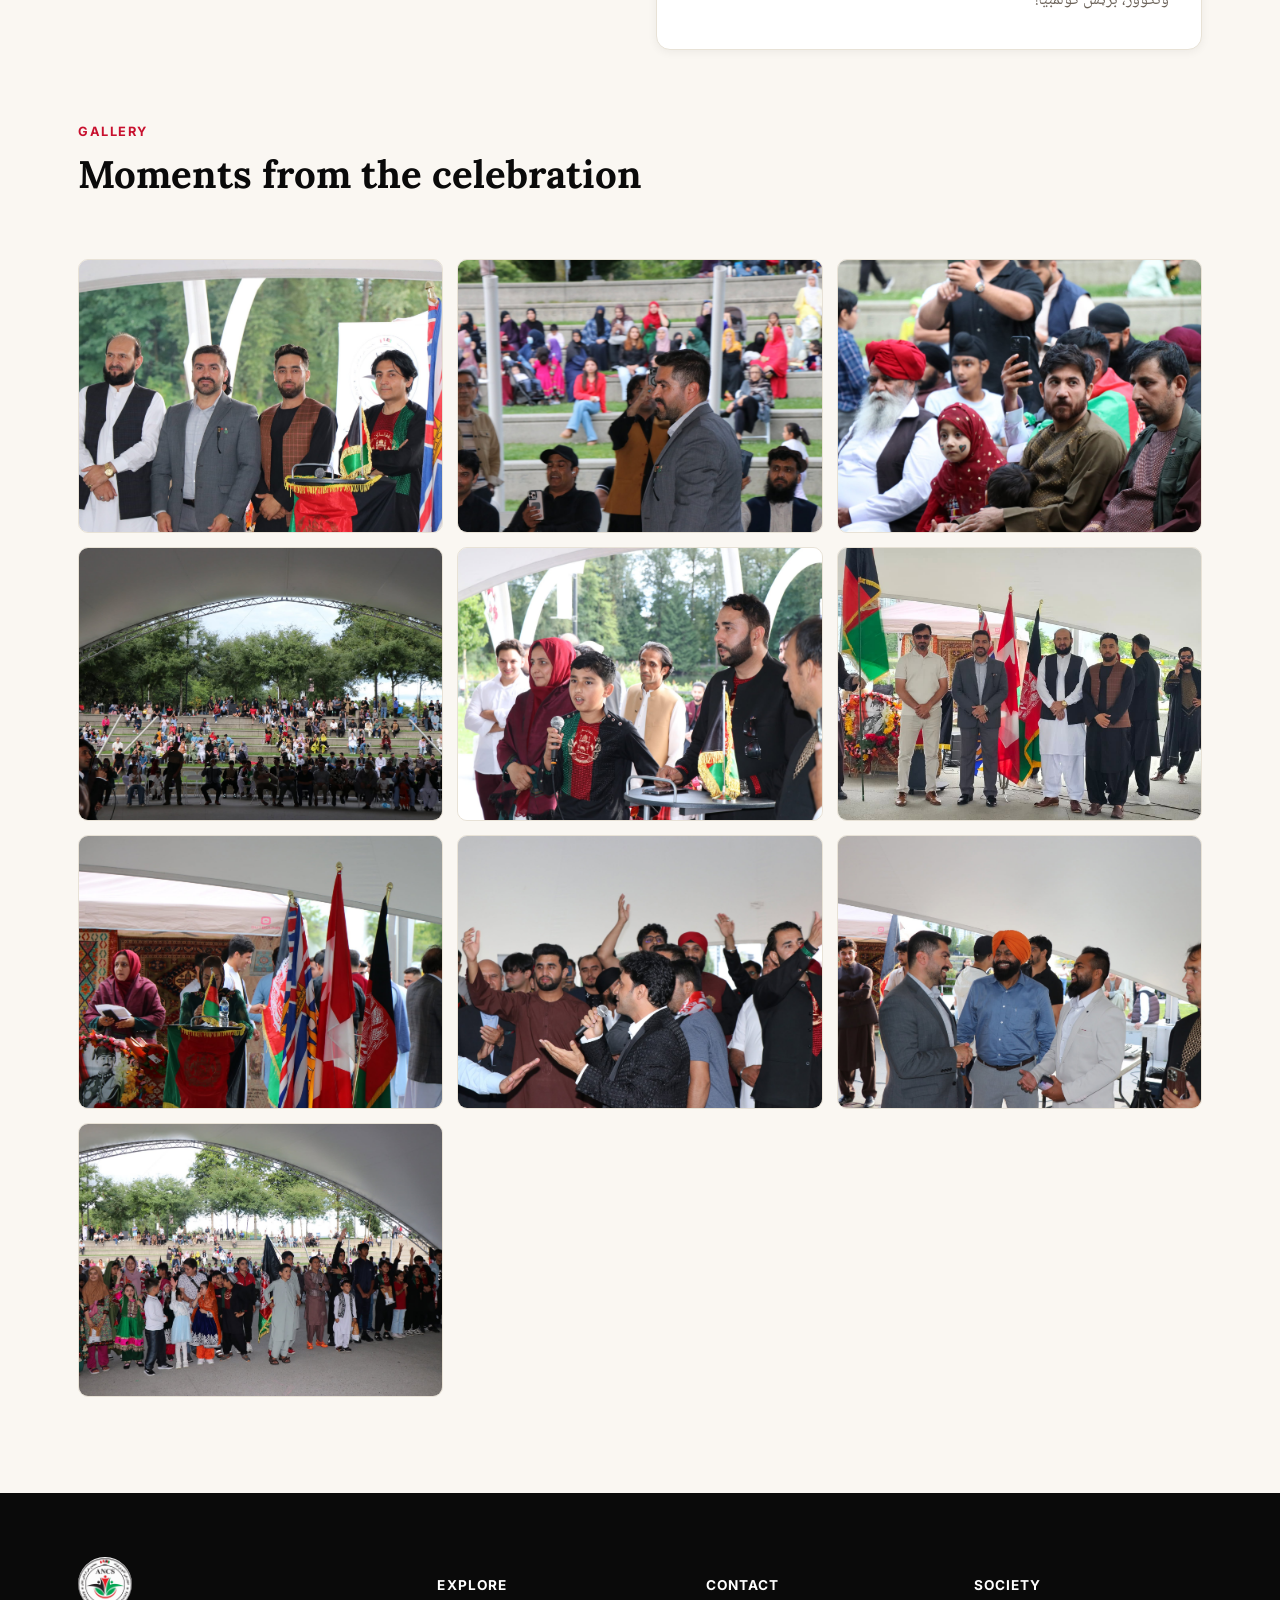
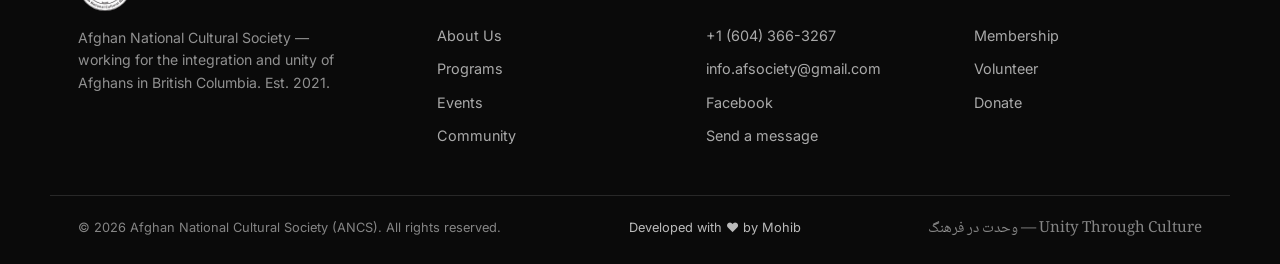
==== commit d0c28ded: "updated site" ====
--- a/afghan-independence-day-2025.html
+++ b/afghan-independence-day-2025.html
@@ -4,6 +4,7 @@
 <meta charset="UTF-8">
 <meta name="viewport" content="width=device-width, initial-scale=1.0">
 <title>Afghan Independence Day Celebration — ANCS</title>
+<link rel="icon" type="image/png" href="favicon.png">
 <link rel="preconnect" href="https://fonts.googleapis.com">
 <link rel="preconnect" href="https://fonts.gstatic.com" crossorigin>
 <link href="https://fonts.googleapis.com/css2?family=Lora:ital,wght@0,500;0,600;0,700;1,500&family=Inter:wght@400;500;600;700;800&family=Noto+Naskh+Arabic:wght@500;700&display=swap" rel="stylesheet">
@@ -173,6 +174,7 @@
       <h4>Contact</h4>
       <a href="tel:+16043663267">+1 (604) 366-3267</a>
       <a href="mailto:info.afsociety@gmail.com">info.afsociety@gmail.com</a>
+      <a href="https://www.facebook.com/profile.php?id=100090838821300" target="_blank" rel="noopener noreferrer">Facebook</a>
       <a href="index.html#contact">Send a message</a>
     </div>
     <div class="footer-col">
@@ -184,6 +186,7 @@
   </div>
   <div class="footer-bottom">
     <span>© 2026 Afghan National Cultural Society (ANCS). All rights reserved.</span>
+    <a class="developer-credit" href="https://www.mohibwaziri.ca/" target="_blank" rel="noopener noreferrer">Developed with ❤️ by Mohib</a>
     <span class="footer-tagline">وحدت در فرهنگ — Unity Through Culture</span>
   </div>
 </footer>
--- a/styles.css
+++ b/styles.css
@@ -318,7 +318,7 @@
 
 .event-list{ display:flex; flex-direction:column; gap:18px; }
 .event-row{
-  display:grid; grid-template-columns: 70px 110px 1fr auto;
+  display:grid; grid-template-columns: 70px 110px 1fr;
   align-items:center; gap:24px;
   padding: 18px; border: 1px solid var(--line); border-radius: var(--radius);
   background:#fff; transition: box-shadow .2s ease, transform .2s ease;
@@ -333,11 +333,11 @@
 .event-row img{ width:110px; height:78px; object-fit:cover; border-radius:10px; }
 .event-info h3{ font-size:1.1rem; margin-bottom:4px; }
 .event-info p{ color: var(--muted); font-size:0.92rem; margin:0; }
+.events-more{ display:flex; justify-content:center; margin-top:34px; }
 
 @media (max-width: 720px){
   .event-row{ grid-template-columns: 60px 1fr; grid-template-rows:auto auto; }
   .event-row img{ display:none; }
-  .event-row .btn{ grid-column: 2; justify-self:start; }
 }
 
 /* ===========================================================
@@ -399,6 +399,8 @@
   border:1px solid var(--line);
   background:#fff;
 }
+.event-gallery.event-gallery-single{ grid-template-columns:minmax(0, 860px); justify-content:center; }
+.event-gallery-single img{ aspect-ratio:3 / 2; }
 
 @media (max-width: 900px){
   .event-detail-grid{ grid-template-columns:1fr; }
@@ -489,8 +491,16 @@
   color: var(--body-ink); resize:vertical;
   transition: border-color .2s ease, box-shadow .2s ease;
 }
+.contact-form select{
+  font-family: var(--font-body); font-size:0.95rem; padding:12px 38px 12px 14px;
+  border:1px solid var(--line); border-radius:8px; background:var(--canvas);
+  color:var(--body-ink); cursor:pointer;
+}
 .contact-form input:focus, .contact-form textarea:focus{
   outline:none; border-color: var(--green); box-shadow: 0 0 0 3px rgba(4,106,56,0.12);
+}
+.contact-form select:focus{
+  outline:none; border-color:var(--green); box-shadow:0 0 0 3px rgba(4,106,56,0.12);
 }
 .optional-text{
   color: var(--muted);
@@ -527,6 +537,37 @@
   .contact-grid{ grid-template-columns:1fr; }
   .form-row{ grid-template-columns:1fr; }
 }
+
+/* ===========================================================
+   MEMBERSHIP APPLICATION
+   =========================================================== */
+.membership-main{ padding:72px 0 96px; }
+.membership-intro{ max-width:760px; margin-bottom:34px; }
+.membership-intro h1{ font-size:clamp(2.25rem, 4vw, 3.25rem); }
+.membership-intro p{ color:var(--muted); font-size:1.05rem; }
+.membership-form{ max-width:900px; margin:0 auto; }
+.form-note{
+  margin:0; padding:12px 14px; border-radius:8px;
+  color:var(--green-deep); background:rgba(4,106,56,0.08);
+  border:1px solid rgba(4,106,56,0.2); font-size:0.88rem;
+}
+.form-section{ display:flex; flex-direction:column; gap:18px; }
+.form-section + .form-section{ border-top:1px solid var(--line); padding-top:26px; }
+.form-section h2{ margin:0; font-size:1.35rem; }
+.radio-group{ border:0; margin:0; padding:0; }
+.radio-group legend{ margin-bottom:9px; font-size:0.85rem; font-weight:600; }
+.radio-options{ display:flex; flex-wrap:wrap; gap:22px; }
+.contact-form .radio-option{ flex-direction:row; align-items:center; gap:8px; font-weight:500; }
+.radio-option input{ width:17px; height:17px; margin:0; accent-color:var(--green); }
+.declaration-box{
+  padding:20px; border:1px solid var(--line); border-radius:10px; background:var(--canvas);
+}
+.declaration-box ul{ padding-left:21px; margin:0 0 18px; color:var(--muted); font-size:0.9rem; }
+.declaration-box li + li{ margin-top:8px; }
+.contact-form .declaration-check{ flex-direction:row; align-items:flex-start; gap:10px; font-weight:600; }
+.declaration-check input{ width:18px; height:18px; margin:2px 0 0; flex:0 0 auto; accent-color:var(--green); }
+.form-honeypot{ position:absolute !important; left:-9999px !important; }
+.province-field[hidden]{ display:none; }
 
 /* ===========================================================
    FOOTER
@@ -545,6 +586,8 @@
   font-size:0.8rem; color: rgba(255,255,255,0.5); max-width: var(--max); margin:0 auto;
 }
 .footer-tagline{ font-family: var(--font-ar); font-size:0.95rem; }
+.developer-credit{ color:rgba(255,255,255,0.72); transition:color .2s ease; }
+.developer-credit:hover{ color:#fff; }
 
 @media (max-width: 900px){
   .footer-grid{ grid-template-columns: 1fr 1fr; }
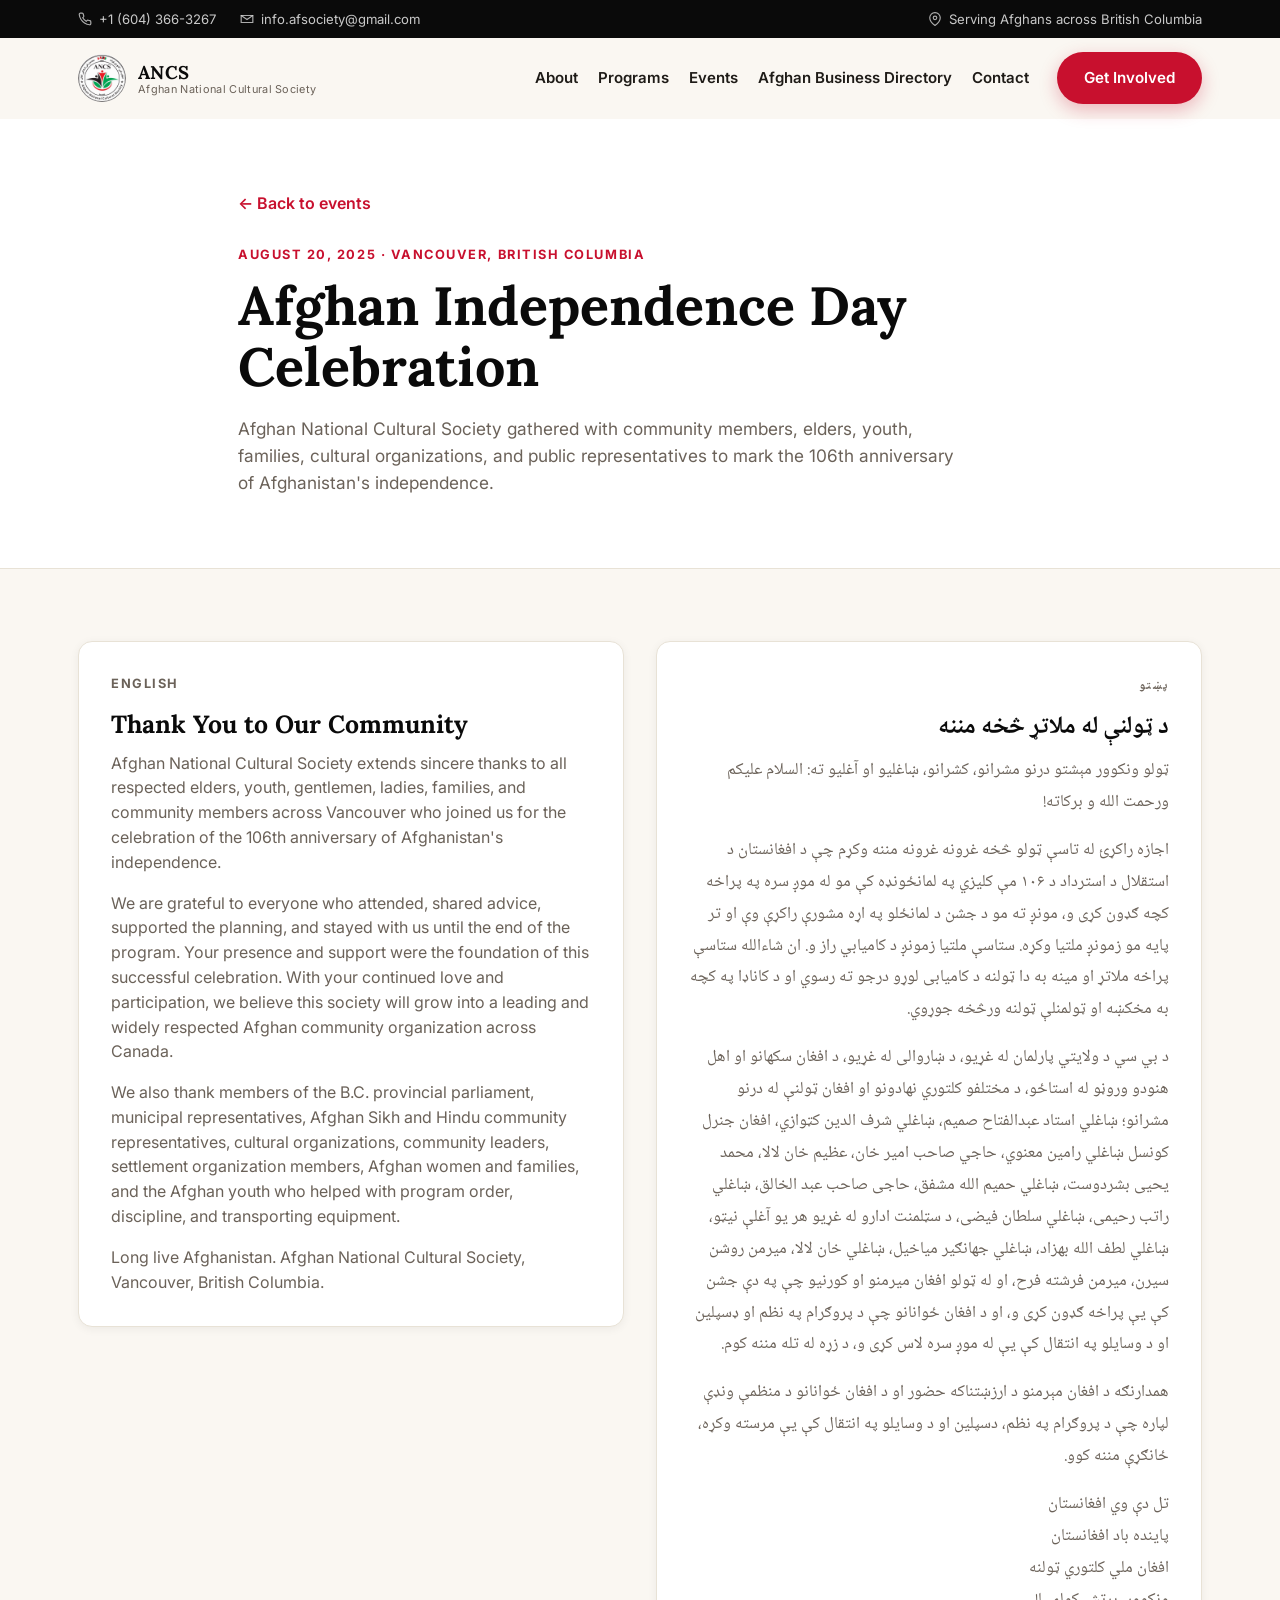
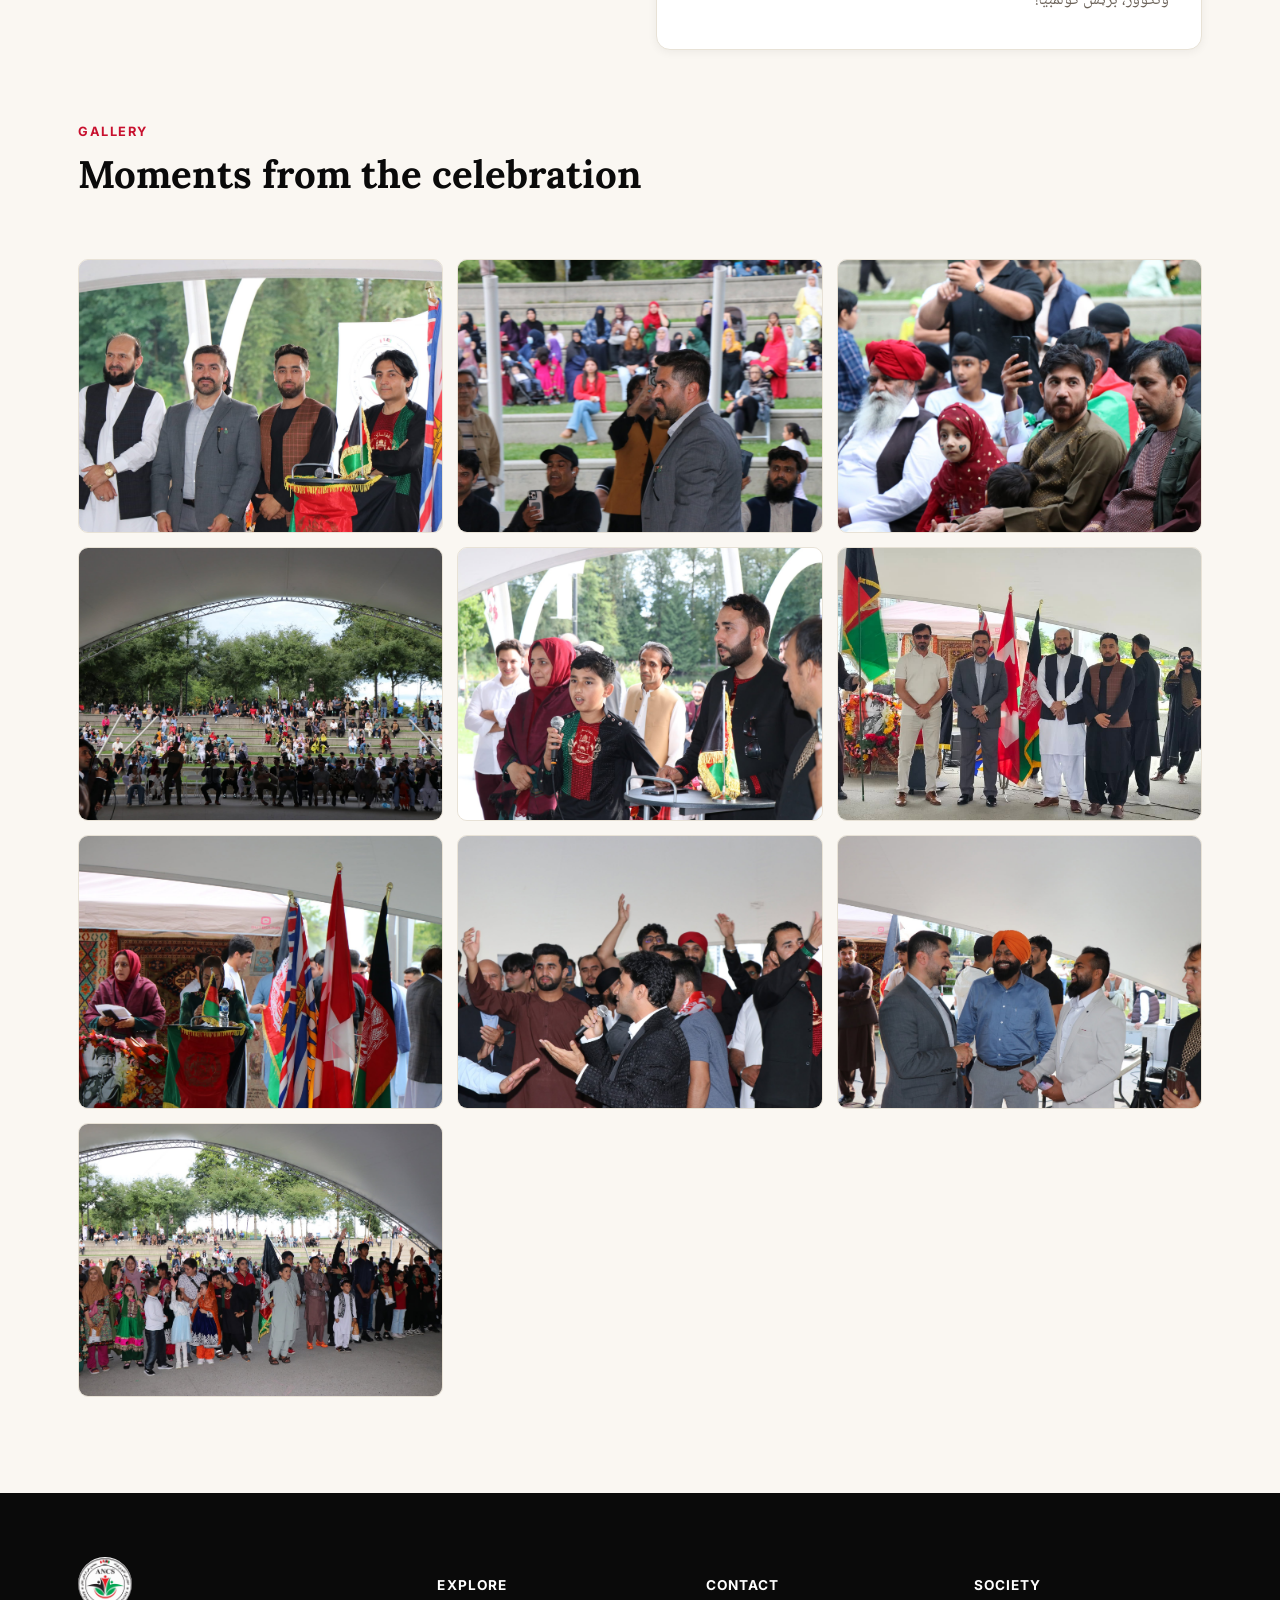
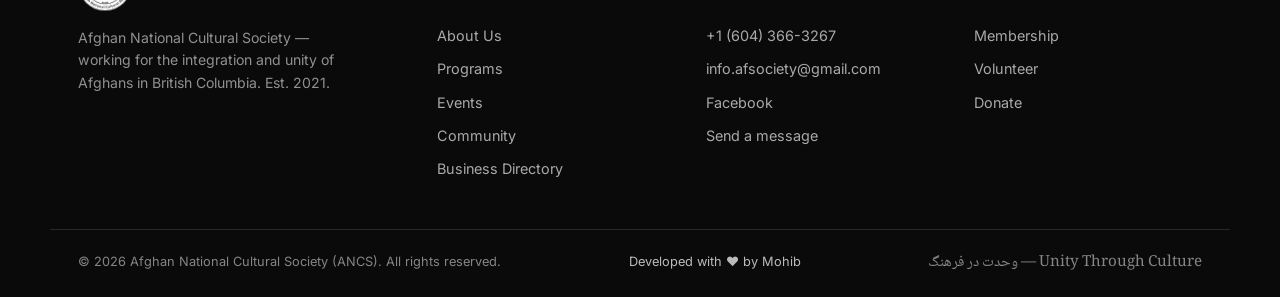
==== commit a9e2705f: "added business directory" ====
--- a/afghan-independence-day-2025.html
+++ b/afghan-independence-day-2025.html
@@ -42,7 +42,7 @@
       <a href="index.html#about">About</a>
       <a href="index.html#programs">Programs</a>
       <a href="index.html#events">Events</a>
-      <a href="index.html#community">Community</a>
+      <a href="business-directory.html">Afghan Business Directory</a>
       <a href="index.html#contact">Contact</a>
     </nav>
     <a href="index.html#contact" class="btn btn-primary nav-cta">Get Involved</a>
@@ -169,6 +169,7 @@
       <a href="index.html#programs">Programs</a>
       <a href="index.html#events">Events</a>
       <a href="index.html#community">Community</a>
+      <a href="business-directory.html">Business Directory</a>
     </div>
     <div class="footer-col">
       <h4>Contact</h4>
--- a/styles.css
+++ b/styles.css
@@ -124,7 +124,7 @@
 .brand-text strong{ font-family: var(--font-display); font-size:1.15rem; letter-spacing:.02em; color: var(--ink); }
 .brand-text small{ font-size:0.68rem; color: var(--muted); letter-spacing:.03em; }
 
-.main-nav{ display:flex; align-items:center; gap: 30px; }
+.main-nav{ display:flex; align-items:center; gap: 20px; }
 .main-nav a{
   font-weight:600; font-size:0.94rem; color: var(--body-ink);
   position:relative; padding: 4px 0;
@@ -133,7 +133,7 @@
   content:""; position:absolute; left:0; right:0; bottom:-2px; height:2px;
   background: var(--red); transform: scaleX(0); transition: transform .2s ease;
 }
-.main-nav a:hover::after{ transform: scaleX(1); }
+.main-nav a:hover::after,.main-nav a[aria-current="page"]::after{ transform: scaleX(1); }
 
 .nav-cta{ flex-shrink:0; }
 .nav-toggle{
@@ -141,7 +141,7 @@
 }
 .nav-toggle span{ width:24px; height:2px; background: var(--ink); border-radius:2px; }
 
-@media (max-width: 920px){
+@media (max-width: 1100px){
   .nav-cta{ display:none; }
   .nav-toggle{ display:flex; }
   .main-nav{
